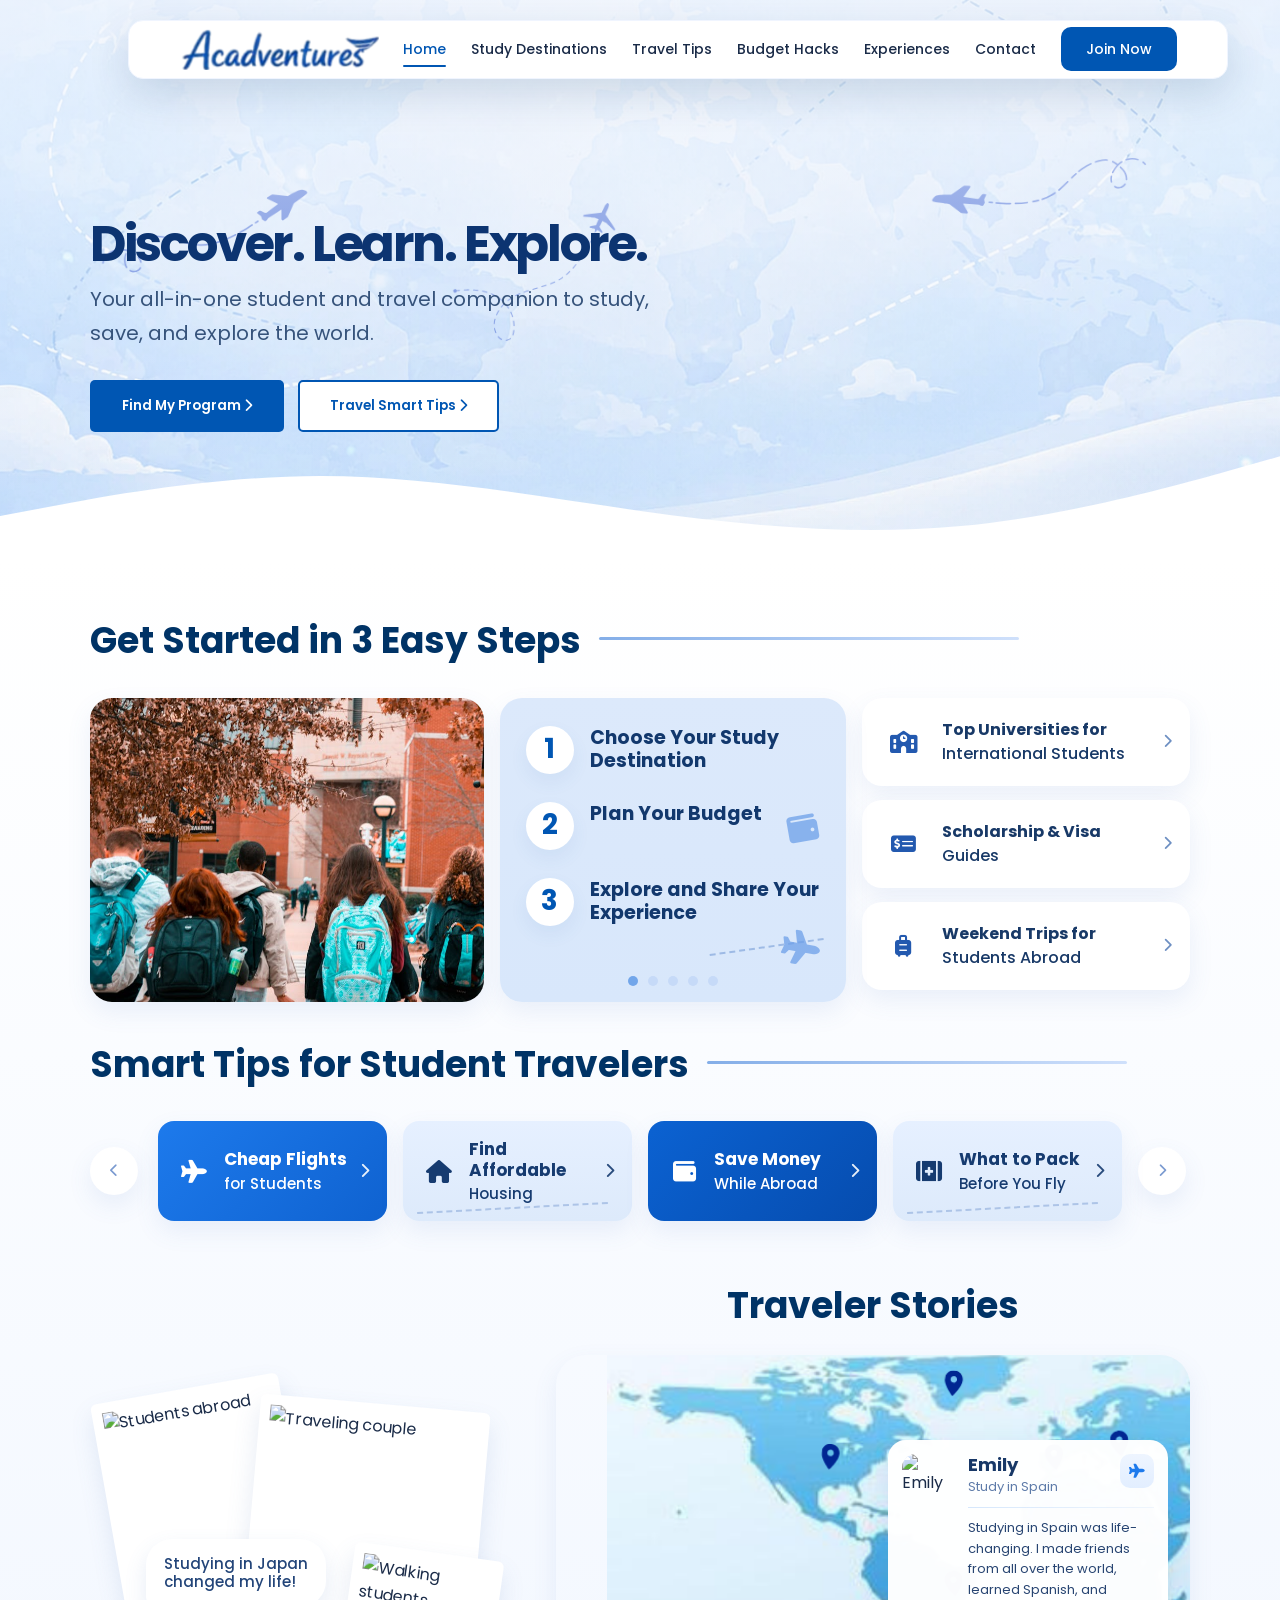
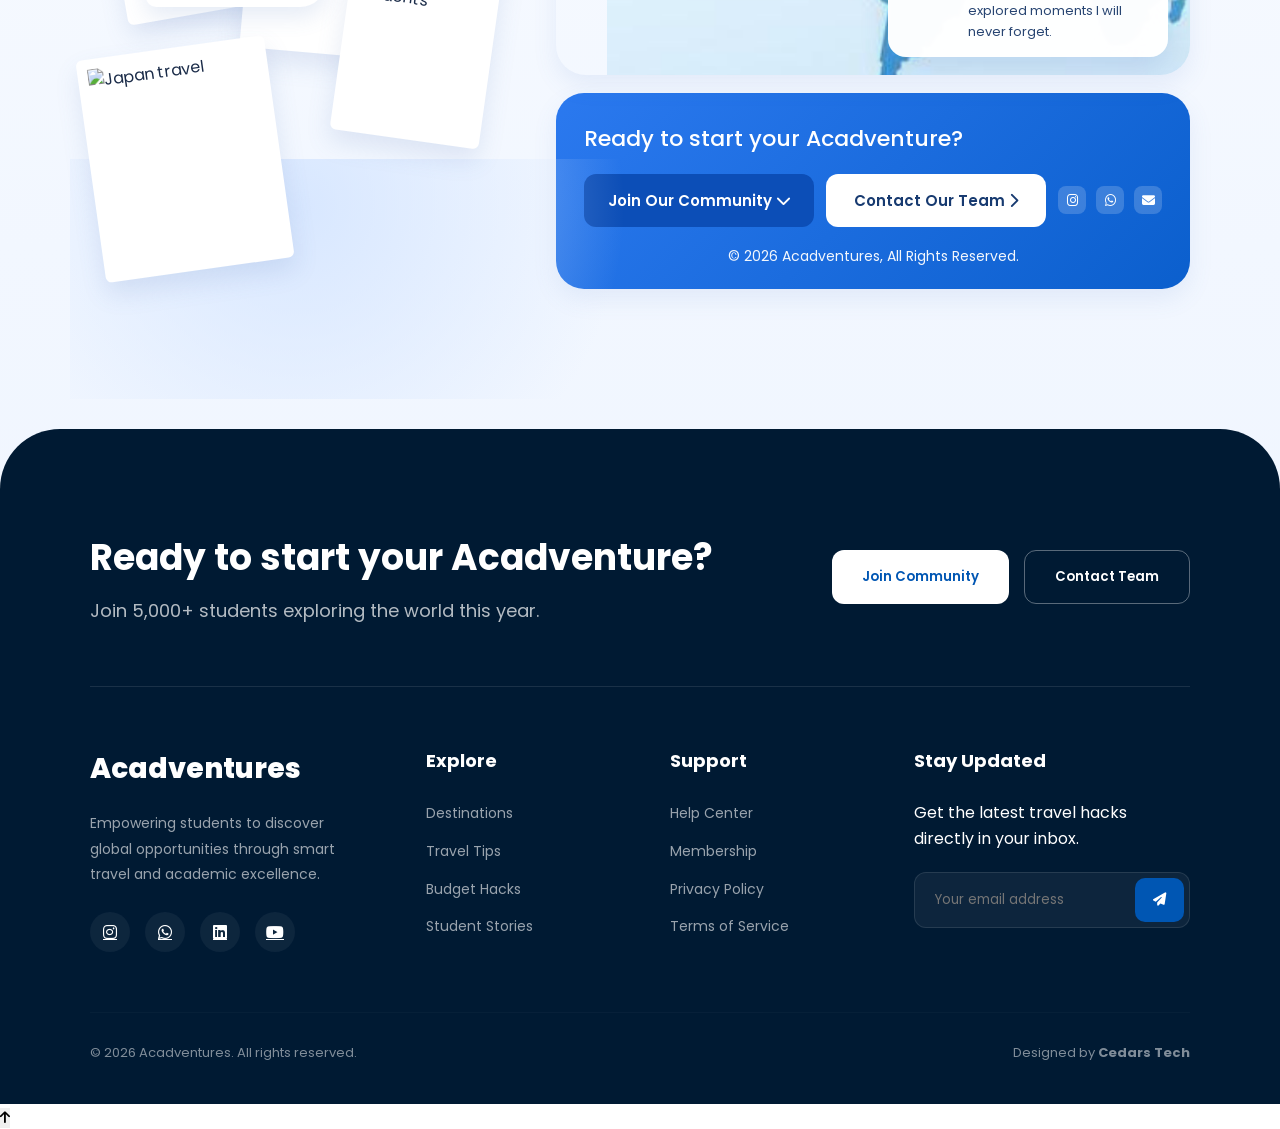
==== index.html @ 3d000c3f "Initializing" ====
<!DOCTYPE html>
<html lang="en">
<head>
    <meta charset="UTF-8">
    <meta name="viewport" content="width=device-width, initial-scale=1.0">
    <title>Acadventures | Discover. Learn. Explore.</title>
    <link rel="stylesheet" href="css/main.css">
    <link rel="stylesheet" href="css/home.css">
    <link href="https://fonts.googleapis.com/css2?family=Poppins:wght@300;400;500;600;700;800&display=swap" rel="stylesheet">
    <link rel="stylesheet" href="https://cdnjs.cloudflare.com/ajax/libs/font-awesome/6.4.0/css/all.min.css">
</head>
<body>
    <nav class="navbar">
        <div class="container nav-flex">
            <a href="index.html" class="logo"><img src="assets/images/logo.png" alt=""></a>
            <ul class="nav-links">
                <li><a href="index.html" class="active">Home</a></li>
                <li><a href="studydestination.html">Study Destinations</a></li>
                <li><a href="traveltips.html">Travel Tips</a></li>
                <li><a href="budgethacks.html">Budget Hacks</a></li>
                <li><a href="experiences.html">Experiences</a></li>
                <li><a href="contact.html">Contact</a></li>
                <li><a href="join.html" class="nav-btn">Join Now</a></li>
            </ul>
        </div>
    </nav>

    <header class="hero">
        <div class="container hero-content">
            <h1>Discover. Learn. Explore.</h1>
            <p>Your all-in-one student and travel companion to study,<br>save, and explore the world.</p>

            <div class="hero-actions">
                <button class="btn-primary" onclick="location.href='studydestination.html'">
                    Find My Program <i class="fas fa-chevron-right"></i>
                </button>
                <button class="btn-white-outline" onclick="location.href='traveltips.html'">
                    Travel Smart Tips <i class="fas fa-chevron-right"></i>
                </button>
            </div>
        </div>

        <div class="hero-wave">
            <svg xmlns="http://www.w3.org/2000/svg" viewBox="0 0 1440 320" preserveAspectRatio="none">
                <path class="shape-fill" d="M0,224L60,202.7C120,181,240,139,360,138.7C480,139,600,181,720,213.3C840,245,960,267,1080,245.3C1200,224,1320,160,1380,128L1440,96L1440,320L1380,320C1320,320,1200,320,1080,320C960,320,840,320,720,320C600,320,480,320,360,320C240,320,120,320,60,320L0,320Z"></path>
            </svg>
        </div>
    </header>

    <main class="home-main">
        <section class="get-started container">
            <div class="section-heading">
                <h2 class="section-title left-line">Get Started in 3 Easy Steps</h2>
            </div>

            <div class="steps-grid">
                <div class="steps-image card-shell">
                    <img src="assets/images/steps.jpeg" alt="Students traveling together">
                </div>

                <div class="steps-blue-box">
                    <div class="step-item">
                        <span class="step-num">1</span>
                        <div class="step-copy">
                            <h3>Choose Your Study Destination</h3>
                        </div>
                    </div>

                    <div class="step-item">
                        <span class="step-num">2</span>
                        <div class="step-copy">
                            <h3>Plan Your Budget</h3>
                        </div>
                    </div>

                    <div class="step-item">
                        <span class="step-num">3</span>
                        <div class="step-copy">
                            <h3>Explore and Share Your Experience</h3>
                        </div>
                    </div>

                    <div class="step-decor plane-mini"><i class="fas fa-plane"></i></div>
                    <div class="step-decor wallet-mini"><i class="fas fa-wallet"></i></div>
                    <div class="step-dots">
                        <span class="active"></span>
                        <span></span>
                        <span></span>
                        <span></span>
                        <span></span>
                    </div>
                </div>

                <div class="steps-cards">
                    <div class="mini-card" onclick="location.href='studydestination.html'">
                        <div class="mini-icon"><i class="fas fa-school"></i></div>
                        <div class="mini-content">
                            <strong>Top Universities for</strong>
                            <span>International Students</span>
                        </div>
                        <div class="mini-arrow"><i class="fas fa-chevron-right"></i></div>
                    </div>

                    <div class="mini-card" onclick="location.href='traveltips.html'">
                        <div class="mini-icon"><i class="fas fa-money-check-dollar"></i></div>
                        <div class="mini-content">
                            <strong>Scholarship & Visa</strong>
                            <span>Guides</span>
                        </div>
                        <div class="mini-arrow"><i class="fas fa-chevron-right"></i></div>
                    </div>

                    <div class="mini-card" onclick="location.href='traveltips.html'">
                        <div class="mini-icon"><i class="fas fa-suitcase-rolling"></i></div>
                        <div class="mini-content">
                            <strong>Weekend Trips for</strong>
                            <span>Students Abroad</span>
                        </div>
                        <div class="mini-arrow"><i class="fas fa-chevron-right"></i></div>
                    </div>
                </div>
            </div>
        </section>

        <section class="smart-tips container">
            <div class="section-heading">
                <h2 class="section-title left-line">Smart Tips for Student Travelers</h2>
            </div>

            <div class="tips-row-wrap">
                <button class="tips-nav tips-nav-left" aria-label="Previous">
                    <i class="fas fa-chevron-left"></i>
                </button>

                <div class="tips-row">
                    <a href="traveltips.html" class="tip-box primary">
                        <div class="tip-icon"><i class="fas fa-plane"></i></div>
                        <div class="tip-text">
                            <strong>Cheap Flights</strong>
                            <span>for Students</span>
                        </div>
                        <div class="tip-arrow"><i class="fas fa-chevron-right"></i></div>
                    </a>

                    <a href="traveltips.html" class="tip-box soft">
                        <div class="tip-icon"><i class="fas fa-house"></i></div>
                        <div class="tip-text">
                            <strong>Find Affordable</strong>
                            <span>Housing</span>
                        </div>
                        <div class="tip-arrow"><i class="fas fa-chevron-right"></i></div>
                    </a>

                    <a href="budgethacks.html" class="tip-box primary dark">
                        <div class="tip-icon"><i class="fas fa-wallet"></i></div>
                        <div class="tip-text">
                            <strong>Save Money</strong>
                            <span>While Abroad</span>
                        </div>
                        <div class="tip-arrow"><i class="fas fa-chevron-right"></i></div>
                    </a>

                    <a href="traveltips.html" class="tip-box soft">
                        <div class="tip-icon"><i class="fas fa-kit-medical"></i></div>
                        <div class="tip-text">
                            <strong>What to Pack</strong>
                            <span>Before You Fly</span>
                        </div>
                        <div class="tip-arrow"><i class="fas fa-chevron-right"></i></div>
                    </a>
                </div>

                <button class="tips-nav tips-nav-right" aria-label="Next">
                    <i class="fas fa-chevron-right"></i>
                </button>
            </div>
        </section>

        <section class="stories-home container">
            <div class="stories-grid">
                <div class="stories-collage">
                    <div class="polaroid polaroid-a">
                        <img src="https://images.pexels.com/photos/3863793/pexels-photo-3863793.jpeg?auto=compress&cs=tinysrgb&w=700" alt="Students abroad">
                    </div>

                    <div class="polaroid polaroid-b">
                        <img src="https://images.pexels.com/photos/3184360/pexels-photo-3184360.jpeg?auto=compress&cs=tinysrgb&w=700" alt="Traveling couple">
                    </div>

                    <div class="polaroid polaroid-c">
                        <img src="https://images.pexels.com/photos/16539669/pexels-photo-16539669.jpeg?auto=compress&cs=tinysrgb&w=700" alt="Japan travel">
                    </div>

                    <div class="polaroid polaroid-d">
                        <img src="https://images.pexels.com/photos/672532/pexels-photo-672532.jpeg?auto=compress&cs=tinysrgb&w=700" alt="Walking students">
                    </div>

                    <div class="speech-card">
                        <p>Studying in Japan<br>changed my life!</p>
                    </div>
                </div>

                <div class="traveler-stories-panel">
                    <h2 class="section-title">Traveler Stories</h2>

                    <div class="stories-map-card">
                        <div class="stories-map-bg"></div>

                        <div class="story-user-card">
                            <img src="https://images.pexels.com/photos/774909/pexels-photo-774909.jpeg?auto=compress&cs=tinysrgb&w=150" alt="Emily" class="user-avatar">

                            <div class="testimonial-content">
                                <div class="testimonial-head">
                                    <div class="testimonial-user-info">
                                        <strong>Emily</strong>
                                        <span>Study in Spain</span>
                                    </div>

                                    <div class="testimonial-plane">
                                        <i class="fas fa-plane"></i>
                                    </div>
                                </div>

                                <div class="testimonial-divider"></div>

                                <p>Studying in Spain was life-changing. I made friends from all over the world, learned Spanish, and explored moments I will never forget.</p>
                            </div>
                        </div>
                    </div>

                    <div class="home-cta-card">
                        <h3>Ready to start your Acadventure?</h3>

                        <div class="home-cta-actions">
                            <button class="btn-deep" onclick="location.href='join.html'">Join Our Community <i class="fas fa-chevron-down"></i></button>
                            <button class="btn-light" onclick="location.href='contact.html'">Contact Our Team <i class="fas fa-chevron-right"></i></button>
                            <div class="mini-socials">
                                <a href="#" aria-label="Instagram"><i class="fab fa-instagram"></i></a>
                                <a href="#" aria-label="WhatsApp"><i class="fab fa-whatsapp"></i></a>
                                <a href="mailto:Acadventure@gmail.com" aria-label="Email"><i class="fas fa-envelope"></i></a>
                            </div>
                        </div>

                        <div class="home-cta-bottom">
                            <p>© 2026 Acadventures, All Rights Reserved.</p>
                        </div>
                    </div>
                </div>
            </div>
        </section>

        <footer class="footer">
            <div class="container">
                <div class="footer-cta">
                    <div class="cta-text">
                        <h2>Ready to start your Acadventure?</h2>
                        <p>Join 5,000+ students exploring the world this year.</p>
                    </div>
                    <div class="footer-btns">
                        <button class="btn-white" onclick="location.href='join.html'">Join Community</button>
                        <button class="btn-dark-outline" onclick="location.href='contact.html'">Contact Team</button>
                    </div>
                </div>

                <div class="footer-grid">
                    <div class="footer-col">
                        <a href="index.html" class="footer-logo">Acadventures</a>
                        <p class="footer-desc">Empowering students to discover global opportunities through smart travel and academic excellence.</p>
                        <div class="social-links">
                            <a href="#"><i class="fab fa-instagram"></i></a>
                            <a href="#"><i class="fab fa-whatsapp"></i></a>
                            <a href="#"><i class="fab fa-linkedin"></i></a>
                            <a href="#"><i class="fab fa-youtube"></i></a>
                        </div>
                    </div>

                    <div class="footer-col">
                        <h4>Explore</h4>
                        <ul>
                            <li><a href="studydestination.html">Destinations</a></li>
                            <li><a href="traveltips.html">Travel Tips</a></li>
                            <li><a href="budgethacks.html">Budget Hacks</a></li>
                            <li><a href="experiences.html">Student Stories</a></li>
                        </ul>
                    </div>

                    <div class="footer-col">
                        <h4>Support</h4>
                        <ul>
                            <li><a href="contact.html">Help Center</a></li>
                            <li><a href="join.html">Membership</a></li>
                            <li><a href="#">Privacy Policy</a></li>
                            <li><a href="#">Terms of Service</a></li>
                        </ul>
                    </div>

                    <div class="footer-col">
                        <h4>Stay Updated</h4>
                        <p>Get the latest travel hacks directly in your inbox.</p>
                        <form class="newsletter-form">
                            <input type="email" placeholder="Your email address">
                            <button type="submit"><i class="fas fa-paper-plane"></i></button>
                        </form>
                    </div>
                </div>

                <div class="footer-bottom">
                    <p>© 2026 Acadventures. All rights reserved.</p>
                    <p>Designed by <span class="founder-tag">Cedars Tech</span></p>
                </div>
            </div>
        </footer>
    </main>

    <script src="js/script.js"></script>
</body>
</html>
---- css/main.css ----
:root {
    --primary-blue: #0056b3;
    --dark-blue: #003366;
    --light-blue: #eef5ff;
    --gradient: linear-gradient(135deg, #ffffff 0%, #e6f0ff 100%);
    --white: #ffffff;
    --text-main: #1a2b48;
    --radius: 20px;
    --shadow: 0 15px 35px rgba(0, 86, 179, 0.08);
}

* { margin: 0; padding: 0; box-sizing: border-box; font-family: 'Poppins', sans-serif; }
body { background-color: #ffffff; color: var(--text-main); line-height: 1.6; overflow-x: hidden; }
.container { max-width: 1140px; margin: 0 auto; padding: 0 20px; }

.left-line {
    position: relative;
    margin-bottom: 0;
}

.left-line::after {
    content: "";
    display: inline-block;
    vertical-align: middle;
    width: 420px;
    height: 3px;
    margin-left: 18px;
    margin-bottom: 8px;
    background: linear-gradient(90deg, #84aee8 0%, #cfe0fb 100%);
    border-radius: 999px;
}

.navbar {
    position: absolute; 
    top: 20px; 
    width: 100%;
    max-width: 1100px;
    left: 10%;
    background: #ffffff !important; 
    border-radius: 15px; 
    padding: 8px 30px; 
    z-index: 1000;
    box-shadow: 0 15px 40px rgba(0, 51, 102, 0.15); 
    border: 1px solid #f0f5ff;
}

.nav-flex { 
    display: flex; 
    justify-content: space-between; 
    align-items: center;
    height: 100%; 
}

.logo { 
    display: flex;
    align-items: center;
    text-decoration: none; 
}

.logo img {
    width: 200px;
    display: block;
    object-fit: contain;

}

.nav-links { 
    display: flex; 
    list-style: none; 
    gap: 25px; 
    align-items: center; 
}

.nav-links a { text-decoration: none; color: var(--text-main); font-weight: 500; font-size: 14px; transition: 0.3s; }
.nav-links a:hover, .nav-links a.active { color: var(--primary-blue); }
.nav-btn { 
    background: var(--primary-blue); 
    color: white !important; 
    padding: 12px 25px !important; 
    border-radius: 10px; 
}

.section-title { font-size: 36px; font-weight: 700; color: var(--dark-blue); text-align: center; margin-bottom: 50px; }
.section-title.left { text-align: left; }

.footer {
    background: #001a33; 
    padding: 100px 0 40px;
    color: white;
    border-radius: 60px 60px 0 0;
    margin-top: 100px;
}

.footer-cta {
    display: flex;
    justify-content: space-between;
    align-items: center;
    padding-bottom: 60px;
    border-bottom: 1px solid rgba(255, 255, 255, 0.1);
    margin-bottom: 60px;
}

.cta-text h2 { font-size: 36px; margin-bottom: 10px; }
.cta-text p { opacity: 0.7; font-size: 18px; }

.footer-btns { display: flex; gap: 15px; }

.footer-grid {
    display: grid;
    grid-template-columns: 1.5fr 1fr 1fr 1.5fr;
    gap: 60px;
    margin-bottom: 60px;
}

.footer-col h4 {
    font-size: 18px;
    margin-bottom: 25px;
    position: relative;
    color: #fff;
}

.footer-logo {
    font-size: 28px;
    font-weight: 800;
    color: white;
    text-decoration: none;
    display: block;
    margin-bottom: 20px;
}

.footer-desc {
    opacity: 0.6;
    font-size: 14px;
    line-height: 1.8;
    margin-bottom: 25px;
}

.footer-col ul { list-style: none; }
.footer-col ul li { margin-bottom: 12px; }
.footer-col ul li a {
    color: rgba(255, 255, 255, 0.6);
    text-decoration: none;
    font-size: 14px;
    transition: 0.3s;
}
.footer-col ul li a:hover { color: var(--white); padding-left: 5px; }

.newsletter-form {
    display: flex;
    background: rgba(255, 255, 255, 0.05);
    padding: 5px;
    border-radius: 12px;
    margin-top: 20px;
    border: 1px solid rgba(255, 255, 255, 0.1);
}

.newsletter-form input {
    background: transparent;
    border: none;
    padding: 12px 15px;
    color: white;
    width: 100%;
    outline: none;
}

.newsletter-form button {
    background: var(--primary-blue);
    color: white;
    padding: 10px 18px;
    border-radius: 10px;
}

.social-links { display: flex; gap: 15px; }
.social-links a {
    width: 40px; height: 40px;
    background: rgba(255, 255, 255, 0.05);
    display: grid; place-items: center;
    border-radius: 50%;
    color: white;
    transition: 0.3s;
}
.social-links a:hover { background: var(--primary-blue); transform: translateY(-5px); }

.footer-bottom {
    border-top: 1px solid rgba(255, 255, 255, 0.05);
    padding-top: 30px;
    display: flex;
    justify-content: space-between;
    font-size: 13px;
    opacity: 0.5;
}

.founder-tag { font-weight: 700; color: white; }

@media (max-width: 992px) {
    .footer-cta { flex-direction: column; text-align: center; gap: 30px; }
    .footer-grid { grid-template-columns: 1fr 1fr; }
}

@media (max-width: 600px) {
    .footer-grid { grid-template-columns: 1fr; }
    .footer-bottom { flex-direction: column; gap: 10px; text-align: center; }
}

button { cursor: pointer; border: none; font-weight: 600; transition: 0.3s; }
.btn-primary { background: var(--primary-blue); color: white; padding: 16px 32px; border-radius: 5px; }
.btn-white-outline { background: white; color: var(--primary-blue); border: 2px solid var(--primary-blue); padding: 14px 30px; border-radius: 5px; }
.btn-dark { background: var(--dark-blue); color: white; padding: 16px 32px; border-radius: 12px; }
button:hover { transform: translateY(-3px); box-shadow: 0 10px 20px rgba(0,0,0,0.1); }

.btn-white {
    background: #ffffff;
    color: var(--primary-blue);
    padding: 16px 30px;
    border-radius: 12px;
}

.btn-dark-outline {
    background: transparent;
    color: white;
    border: 1.5px solid rgba(255,255,255,0.35);
    padding: 16px 30px;
    border-radius: 12px;
}

.nav-links a.active {
    position: relative;
}

.nav-links a.active::after {
    content: "";
    position: absolute;
    left: 0;
    bottom: -8px;
    width: 100%;
    height: 2px;
    background: var(--primary-blue);
    border-radius: 999px;
}
---- css/home.css ----
.hero {
    min-height: 560px;
    background-image: linear-gradient(rgba(255, 255, 255, 0.2), rgba(255, 255, 255, 0.2)), url('../assets/images/hero.png');
    background-size: cover;
    background-position: center center;
    background-repeat: no-repeat;
    position: relative;
    display: flex;
    align-items: center;
    justify-content: center;
    overflow: hidden;
    padding-top: 120px;
}

.hero-wave {
    position: absolute;
    bottom: -1px;
    left: 0;
    width: 100%;
    overflow: hidden;
    line-height: 0;
    z-index: 9;
    pointer-events: none;
}

.hero-wave svg {
    position: relative;
    display: block;
    width: calc(100% + 1.3px);
    height: 150px;
}

.hero-wave .shape-fill {
    fill: #ffffff;
}

@media (max-width: 768px) {
    .hero-wave svg {
        height: 60px;
    }
}

.hero::before {
    content: "";
    position: absolute;
    inset: 0;
    background: linear-gradient(180deg, rgba(242, 247, 255, 0.7) 0%, rgba(255, 255, 255, 0) 100%);
    z-index: 1;
}

.hero-content {
    position: relative;
    z-index: 10;
    text-align: left;
    width: 100%;
    margin-top: -30px;
}

.hero-content h1 {
    font-size: 50px;
    font-weight: 700;
    color: #0c3471;
    margin-bottom: 12px;
    line-height: 1.02;
    letter-spacing: -2.4px;
}

.hero-content p {
    font-size: 20px;
    font-weight: 400;
    color: #36537b;
    margin-bottom: 30px;
    text-align: left;
    line-height: 1.7;
}

.hero-actions {
    display: flex;
    justify-content: start;
    gap: 14px;
}

.hero-actions button {
    min-width: 192px;
}

.hero-curve {
    position: absolute;
    left: 50%;
    bottom: -135px;
    transform: translateX(-50%);
    width: 126%;
    height: 270px;
    background: #ffffff;
    border-radius: 0 0 50% 50%;
    z-index: 4;
    box-shadow: 0 -18px 35px rgba(137, 180, 235, 0.18);
}

.flight-line {
    fill: none;
    stroke: rgba(111, 154, 219, 0.7);
    stroke-width: 2.2;
    stroke-dasharray: 7 8;
    stroke-linecap: round;
    animation: dashMove 18s linear infinite;
}

.flight-line.two {
    stroke: rgba(133, 171, 230, 0.55);
    animation-duration: 22s;
}

.flight-line.three {
    stroke: rgba(111, 154, 219, 0.65);
    animation-duration: 16s;
}

@keyframes dashMove {
    to {
        stroke-dashoffset: -220;
    }
}

.plane-icon {
    transform-origin: center;
    filter: drop-shadow(0 4px 12px rgba(56, 105, 180, 0.18));
}

.plane-a {
    animation: planeA 14s linear infinite;
}

.plane-b {
    animation: planeB 16s linear infinite;
}

.plane-c {
    animation: planeC 11s linear infinite;
}

@keyframes planeA {
    0% { transform: translate(110px, 566px) rotate(-18deg); opacity: 0; }
    8% { opacity: 1; }
    30% { transform: translate(350px, 300px) rotate(-8deg); }
    55% { transform: translate(680px, 355px) rotate(10deg); }
    78% { transform: translate(1030px, 220px) rotate(-18deg); }
    100% { transform: translate(1340px, 116px) rotate(-20deg); opacity: 0; }
}

@keyframes planeB {
    0% { transform: translate(58px, 295px) rotate(8deg); opacity: 0; }
    10% { opacity: 1; }
    38% { transform: translate(370px, 285px) rotate(22deg); }
    70% { transform: translate(780px, 445px) rotate(-6deg); }
    100% { transform: translate(1160px, 210px) rotate(-28deg); opacity: 0; }
}

@keyframes planeC {
    0% { transform: translate(1028px, 120px) rotate(38deg); opacity: 0; }
    12% { opacity: 1; }
    30% { transform: translate(1090px, 205px) rotate(80deg); }
    55% { transform: translate(1030px, 310px) rotate(135deg); }
    80% { transform: translate(1140px, 450px) rotate(18deg); }
    100% { transform: translate(1298px, 360px) rotate(-32deg); opacity: 0; }
}

.home-main {
    position: relative;
    z-index: 8;
    background: linear-gradient(180deg, #ffffff 0%, #f2f7ff 60%, #edf4ff 100%);
}

.section-heading {
    display: flex;
    align-items: center;
    gap: 18px;
    margin-bottom: 28px;
}

.left-line {
    position: relative;
    margin-bottom: 0;
}

.left-line::after {
    content: "";
    display: inline-block;
    vertical-align: middle;
    width: 420px;
    height: 3px;
    margin-left: 18px;
    margin-bottom: 8px;
    background: linear-gradient(90deg, #84aee8 0%, #cfe0fb 100%);
    border-radius: 999px;
}

.get-started {
    padding: 52px 20px 24px;
}

.steps-grid {
    display: grid;
    grid-template-columns: 1.08fr 0.95fr 0.9fr;
    gap: 16px;
    align-items: stretch;
}

.card-shell,
.steps-blue-box,
.mini-card,
.tip-box,
.stories-map-card,
.home-cta-card {
    box-shadow: 0 10px 25px rgba(78, 122, 192, 0.1);
}

.steps-image {
    border-radius: 22px;
    overflow: hidden;
    background: white;
    min-height: 285px;
}

.steps-image img {
    width: 100%;
    height: 100%;
    object-fit: cover;
    display: block;
}

.steps-blue-box {
    position: relative;
    background: linear-gradient(180deg, #dce9fb 0%, #d8e7fb 100%);
    padding: 28px 26px 48px;
    border-radius: 22px;
    overflow: hidden;
}

.steps-blue-box::before {
    content: "";
    position: absolute;
    right: 22px;
    bottom: 54px;
    width: 115px;
    height: 2px;
    border-bottom: 2px dashed rgba(86, 132, 203, 0.45);
    transform: rotate(-8deg);
}

.step-item {
    display: flex;
    align-items: flex-start;
    gap: 16px;
    margin-bottom: 28px;
    position: relative;
    z-index: 2;
}

.step-num {
    min-width: 48px;
    height: 48px;
    background: white;
    color: var(--primary-blue);
    border-radius: 50%;
    display: grid;
    place-items: center;
    font-weight: 700;
    font-size: 28px;
    box-shadow: 0 8px 18px rgba(66, 112, 180, 0.08);
}

.step-copy h3 {
    font-size: 19px;
    line-height: 1.25;
    font-weight: 700;
    color: #12386d;
}

.step-decor {
    position: absolute;
    color: #6da0e9;
    opacity: 0.75;
    z-index: 1;
}

.plane-mini {
    right: 26px;
    bottom: 26px;
    font-size: 34px;
    transform: rotate(10deg);
}

.wallet-mini {
    right: 28px;
    top: 108px;
    font-size: 30px;
    transform: rotate(-10deg);
}

.step-dots {
    position: absolute;
    left: 50%;
    bottom: 16px;
    transform: translateX(-50%);
    display: flex;
    gap: 10px;
}

.step-dots span {
    width: 10px;
    height: 10px;
    border-radius: 50%;
    background: #c6daf8;
}

.step-dots span.active {
    background: #72a6ea;
}

.steps-cards {
    display: flex;
    flex-direction: column;
    gap: 14px;
}

.mini-card {
    background: white;
    border-radius: 20px;
    padding: 20px 18px;
    display: flex;
    align-items: center;
    gap: 14px;
    cursor: pointer;
    min-height: 86px;
    transition: transform 0.25s ease, box-shadow 0.25s ease, background 0.25s ease;
}

.mini-card:hover {
    transform: translateY(-4px);
    box-shadow: 0 18px 30px rgba(78, 122, 192, 0.18);
}

.mini-icon {
    width: 48px;
    height: 48px;
    border-radius: 14px;
    display: grid;
    place-items: center;
    color: #2359af;
    font-size: 22px;
    flex-shrink: 0;
}

.mini-content {
    display: flex;
    flex-direction: column;
    line-height: 1.2;
    flex: 1;
}

.mini-content strong,
.mini-content span {
    font-size: 16px;
    color: #183967;
    font-weight: 700;
}

.mini-content span {
    font-weight: 500;
    margin-top: 4px;
}

.mini-arrow {
    color: #6d8fc2;
    font-size: 14px;
}

.smart-tips {
    padding: 10px 20px 34px;
}

.tips-row-wrap {
    display: grid;
    grid-template-columns: 52px 1fr 52px;
    align-items: center;
    gap: 16px;
}

.tips-nav {
    width: 48px;
    height: 48px;
    border-radius: 50%;
    background: white;
    color: #7a9ad0;
    box-shadow: 0 10px 25px rgba(78, 122, 192, 0.1);
    border: none;
    display: grid;
    place-items: center;
}

.tips-row {
    display: grid;
    grid-template-columns: repeat(4, 1fr);
    gap: 16px;
}

.tip-box {
    min-height: 94px;
    border-radius: 16px;
    display: flex;
    align-items: center;
    padding: 18px 18px 18px 16px;
    text-decoration: none;
    position: relative;
    overflow: hidden;
    transition: transform 0.25s ease, box-shadow 0.25s ease;
}

.tip-box:hover {
    transform: translateY(-4px);
    box-shadow: 0 18px 30px rgba(78, 122, 192, 0.18);
}

.tip-box.primary {
    background: linear-gradient(135deg, #1d7aec 0%, #0f62d0 100%);
    color: white;
}

.tip-box.primary.dark {
    background: linear-gradient(135deg, #0b62d2 0%, #064cae 100%);
}

.tip-box.soft {
    background: linear-gradient(180deg, #e6f0ff 0%, #ddeafb 100%);
    color: #163b70;
}

.tip-box.soft::after {
    content: "";
    position: absolute;
    left: 14px;
    right: 24px;
    bottom: 12px;
    border-bottom: 2px dashed rgba(82, 124, 191, 0.35);
    transform: rotate(-3deg);
}

.tip-icon {
    width: 40px;
    height: 40px;
    display: grid;
    place-items: center;
    font-size: 23px;
    margin-right: 10px;
    flex-shrink: 0;
}

.tip-text {
    display: flex;
    flex-direction: column;
    line-height: 1.2;
    flex: 1;
}

.tip-text strong {
    font-size: 17px;
    font-weight: 700;
}

.tip-text span {
    margin-top: 5px;
    font-size: 15px;
    font-weight: 500;
}

.tip-arrow {
    font-size: 15px;
    opacity: 0.9;
}

.stories-home {
    padding: 22px 20px 40px;
    position: relative;
}

.stories-home::before {
    content: "";
    position: absolute;
    left: 0;
    right: 0;
    bottom: -70px;
    height: 240px;
    background: radial-gradient(circle at 20% 20%, rgba(209, 227, 255, 0.8), transparent 35%);
    pointer-events: none;
}

.stories-grid {
    display: grid;
    grid-template-columns: 1fr 1.06fr;
    gap: 26px;
    align-items: end;
}

.stories-collage {
    position: relative;
    min-height: 520px;
}

.polaroid {
    position: absolute;
    background: white;
    padding: 10px 10px 34px;
    border-radius: 6px;
    box-shadow: 0 12px 24px rgba(84, 123, 182, 0.15);
}

.polaroid img {
    width: 170px;
    height: 180px;
    object-fit: cover;
    display: block;
}

.polaroid-a {
    left: 18px;
    top: 18px;
    transform: rotate(-10deg);
}

.polaroid-b {
    left: 160px;
    top: 34px;
    transform: rotate(5deg);
}

.polaroid-b img {
    width: 210px;
    height: 210px;
}

.polaroid-c {
    left: 0;
    bottom: 18px;
    transform: rotate(-8deg);
}

.polaroid-d {
    right: 38px;
    top: 182px;
    transform: rotate(8deg);
}

.polaroid-d img {
    width: 130px;
    height: 145px;
}

.speech-card {
    position: absolute;
    left: 56px;
    top: 170px;
    background: white;
    padding: 16px 18px;
    border-radius: 26px 26px 26px 10px;
    box-shadow: 0 10px 22px rgba(78, 122, 192, 0.14);
    z-index: 5;
}

.speech-card p {
    font-size: 15px;
    line-height: 1.2;
    color: #234579;
    font-weight: 500;
}

.traveler-stories-panel .section-title {
    text-align: center;
    margin-bottom: 20px;
}

.stories-map-card {
    position: relative;
    min-height: 320px;
    border-radius: 30px;
    overflow: hidden;
    padding: 24px;
}

.stories-map-bg {
    position: absolute;
    width: 160%;
    border-radius: 30px;
    inset: 0;
    background-image: url('../assets/images/image-3.png');
    background-repeat: no-repeat;
    background-position: center;
    background-size: 90% auto;
}

.story-user-card {
    position: absolute;
    right: 22px;
    bottom: 18px;
    width: 280px;
    background: rgba(255,255,255,0.98);
    border-radius: 18px;
    box-shadow: 0 12px 28px rgba(78, 122, 192, 0.18);
    padding: 14px;
    display: flex;
    gap: 12px;
    z-index: 3;
    align-items: flex-start;
}

.user-avatar {
    width: 54px;
    height: 54px;
    border-radius: 14px;
    object-fit: cover;
    flex-shrink: 0;
}

.testimonial-content {
    display: flex;
    flex-direction: column;
    flex: 1;
    text-align: left;
}

.testimonial-head {
    display: flex;
    align-items: flex-start;
    justify-content: space-between;
    gap: 10px;
}

.testimonial-user-info {
    display: flex;
    flex-direction: column;
    line-height: 1.2;
}

.testimonial-user-info strong {
    font-size: 18px;
    color: #183867;
    font-weight: 700;
}

.testimonial-user-info span {
    font-size: 13px;
    color: #5e7ba9;
    margin-top: 4px;
}

.testimonial-plane {
    width: 34px;
    height: 34px;
    min-width: 34px;
    border-radius: 10px;
    background: linear-gradient(180deg, #eef5ff 0%, #e2eeff 100%);
    color: #1d7aec;
    display: grid;
    place-items: center;
    font-size: 14px;
}

.testimonial-divider {
    width: 100%;
    height: 1px;
    background: linear-gradient(90deg, rgba(29,122,236,0.18) 0%, rgba(29,122,236,0.06) 100%);
    margin: 12px 0 10px;
}

.testimonial-content p {
    font-size: 13px;
    color: #284572;
    line-height: 1.6;
    margin: 0;
    text-align: left;
}

.story-footer {
    display: none;
}

.home-cta-card {
    margin-top: 18px;
    border-radius: 28px;
    background: linear-gradient(135deg, #2b79ef 0%, #0b5fcd 100%);
    padding: 28px 28px 22px;
    color: white;
}

.home-cta-card h3 {
    font-size: 22px;
    font-weight: 500;
    margin-bottom: 18px;
}

.home-cta-actions {
    display: flex;
    gap: 12px;
    align-items: center;
    margin-bottom: 18px;
}

.btn-deep,
.btn-light {
    border: none;
    border-radius: 12px;
    padding: 15px 18px;
    font-size: 15px;
    font-weight: 600;
    cursor: pointer;
}

.btn-deep {
    background: #0c4eb7;
    color: white;
    min-width: 230px;
}

.btn-light {
    background: white;
    color: #173a70;
    min-width: 220px;
}

.home-cta-bottom {
    display: flex;
    align-items: center;
    justify-content: center;
    gap: 20px;
}

.home-cta-bottom p {
    font-size: 14px;
    opacity: 0.95;
}

.mini-socials {
    display: flex;
    gap: 10px;
}

.mini-socials a {
    width: 28px;
    height: 28px;
    border-radius: 8px;
    background: rgba(255,255,255,0.18);
    color: white;
    display: grid;
    place-items: center;
    text-decoration: none;
    font-size: 13px;
}

@media (max-width: 1200px) {
    .hero-content h1 {
        font-size: 60px;
    }

    .left-line::after {
        width: 280px;
    }

    .stories-grid {
        grid-template-columns: 1fr;
    }

    .traveler-stories-panel {
        margin-top: 18px;
    }
}

@media (max-width: 992px) {
    .hero {
        min-height: 690px;
    }

    .hero-content h1 {
        font-size: 52px;
    }

    .steps-grid,
    .tips-row {
        grid-template-columns: 1fr 1fr;
    }

    .tips-row-wrap {
        grid-template-columns: 1fr;
    }

    .tips-nav {
        display: none;
    }

    .stories-collage {
        min-height: 450px;
    }

    .home-cta-actions {
        flex-direction: column;
        display: flex;
        justify-content: center;
        align-items: center;
    }

    .home-cta-bottom {
        flex-direction: column;
        align-items: flex-start;
    }

    .left-line::after {
        display: none;
    }
}

@media (max-width: 768px) {
    .hero {
        min-height: 640px;
        padding-top: 100px;
    }

    .hero-content {
        margin-top: 0;
    }

    .hero-content h1 {
        font-size: 42px;
        letter-spacing: -1.2px;
    }

    .hero-content p {
        font-size: 17px;
        line-height: 1.6;
    }

    .hero-actions {
        flex-direction: column;
        align-items: center;
    }

    .hero-curve {
        width: 170%;
        height: 220px;
        bottom: -120px;
    }

    .steps-grid,
    .tips-row,
    .stories-grid {
        grid-template-columns: 1fr;
    }

    .stories-collage {
        min-height: 580px;
    }

    .polaroid-a { left: 12px; top: 18px; }
    .polaroid-b { left: 120px; top: 40px; }
    .polaroid-c { left: 0; bottom: 50px; }
    .polaroid-d { right: 22px; top: 210px; }

    .story-user-card {
        position: relative;
        right: auto;
        bottom: auto;
        width: 100%;
        margin-top: 180px;
    }
}

@media (max-width: 560px) {
    .hero-content h1 {
        font-size: 34px;
    }

    .hero-content p {
        font-size: 15px;
    }

    .steps-blue-box,
    .mini-card,
    .tip-box,
    .home-cta-card,
    .stories-map-card {
        border-radius: 18px;
    }

    .tips-row {
        gap: 12px;
    }

    .tip-box {
        min-height: 84px;
    }

    .polaroid img {
        width: 135px;
        height: 150px;
    }

    .polaroid-b img {
        width: 170px;
        height: 170px;
    }

    .polaroid-d img {
        width: 108px;
        height: 118px;
    }

    .speech-card {
        left: 26px;
        top: 156px;
    }

    .speech-card p {
        font-size: 14px;
    }

    .stories-collage {
        min-height: 500px;
    }
}
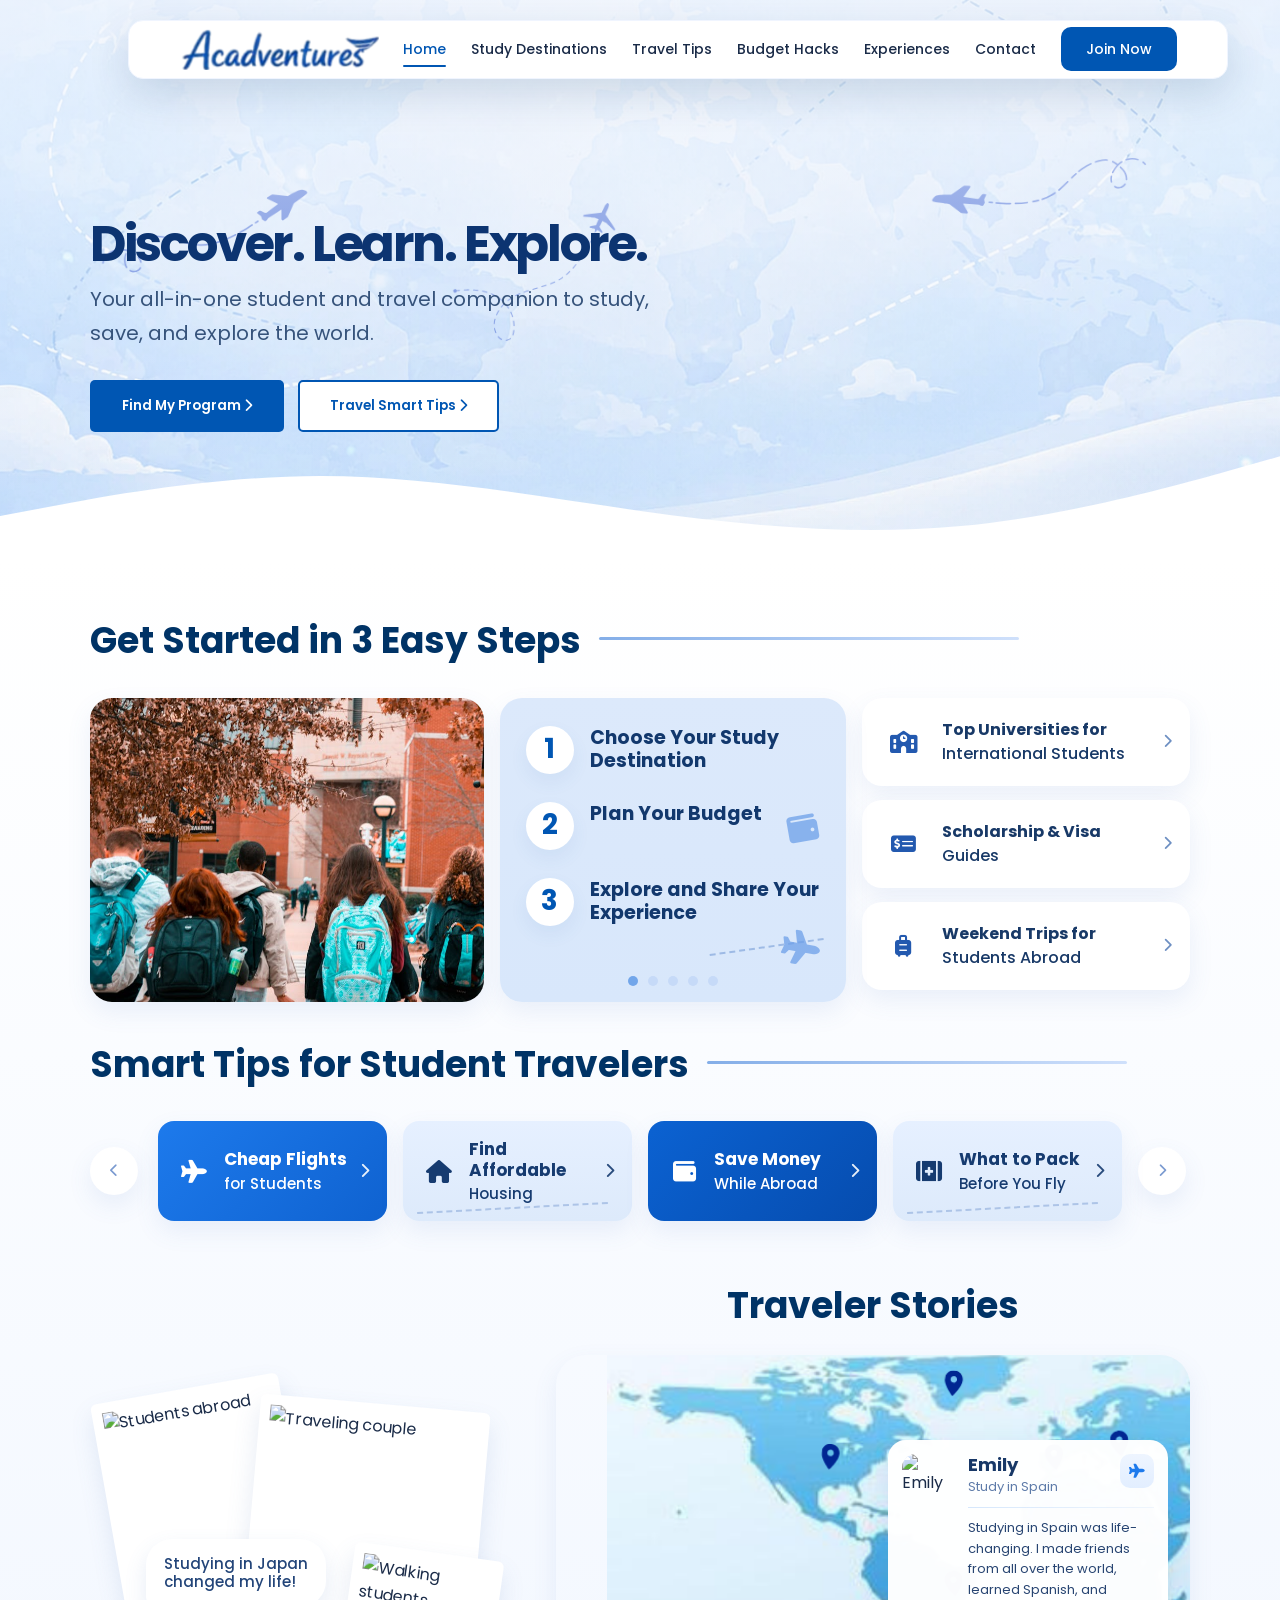
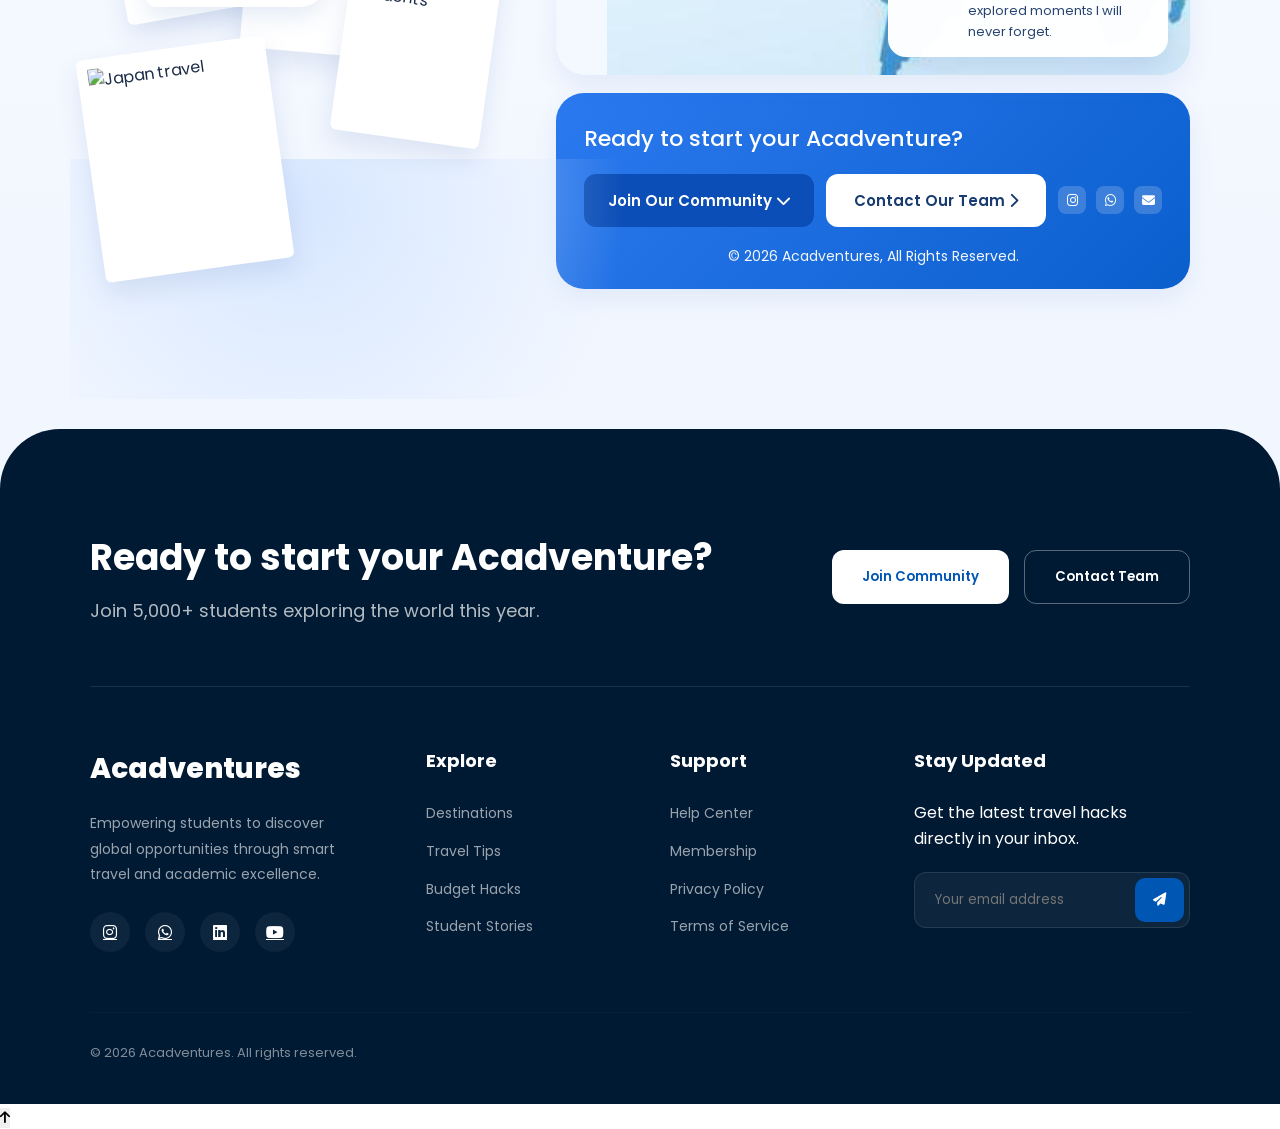
==== commit 54434768: "Fixing" ====
--- a/index.html
+++ b/index.html
@@ -306,7 +306,6 @@
 
                 <div class="footer-bottom">
                     <p>© 2026 Acadventures. All rights reserved.</p>
-                    <p>Designed by <span class="founder-tag">Cedars Tech</span></p>
                 </div>
             </div>
         </footer>
